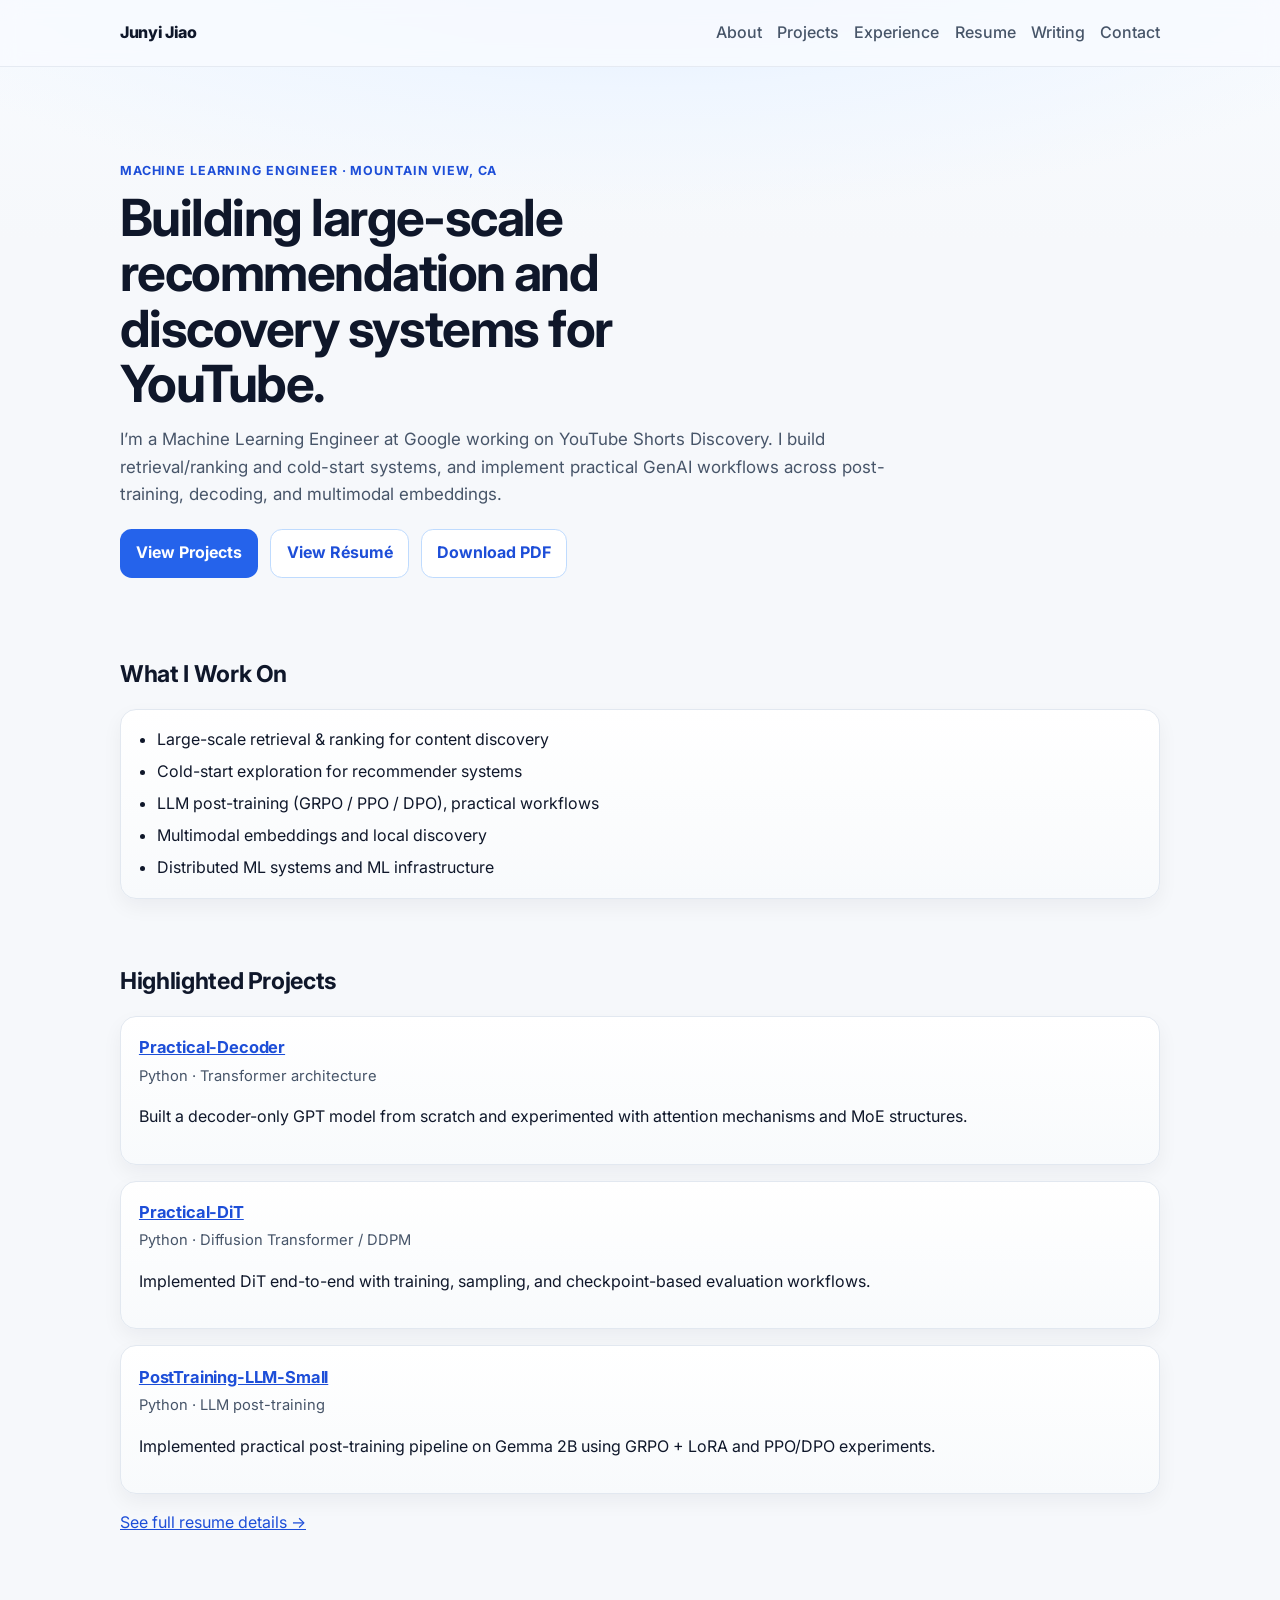
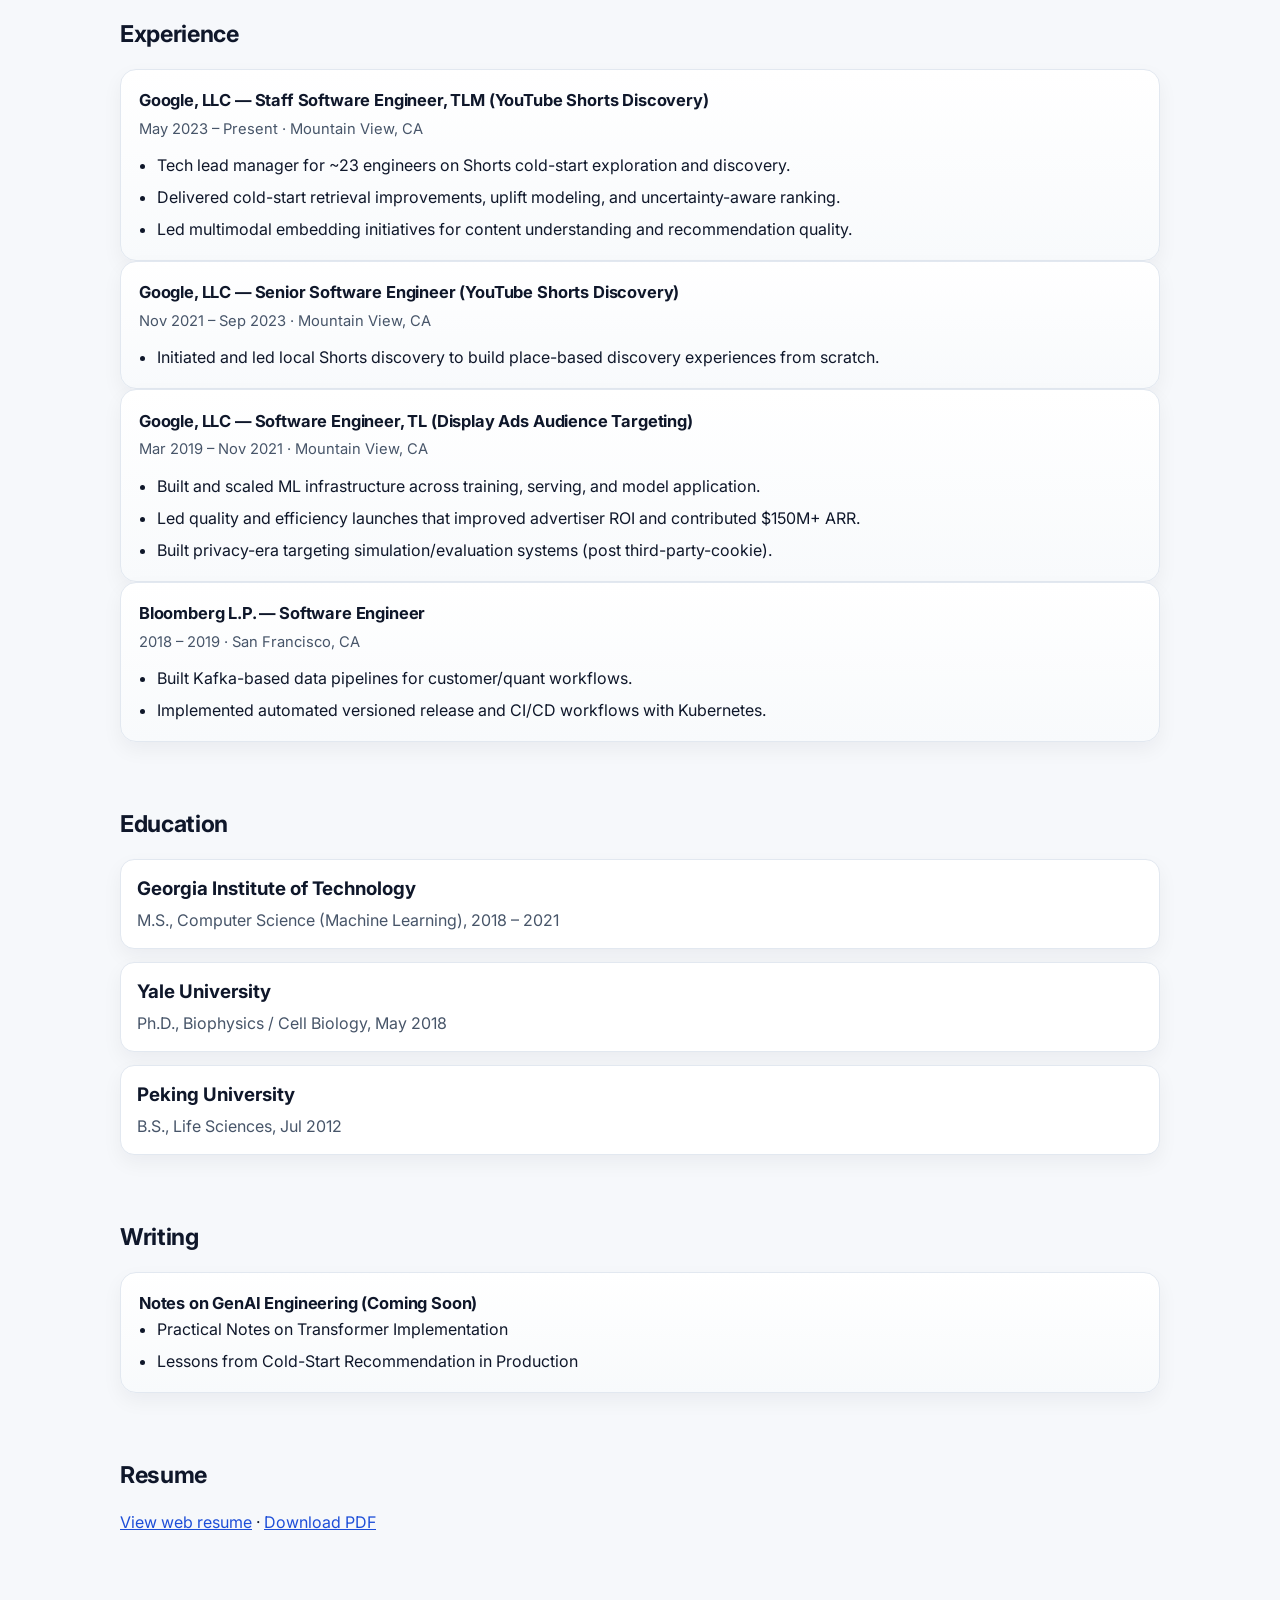
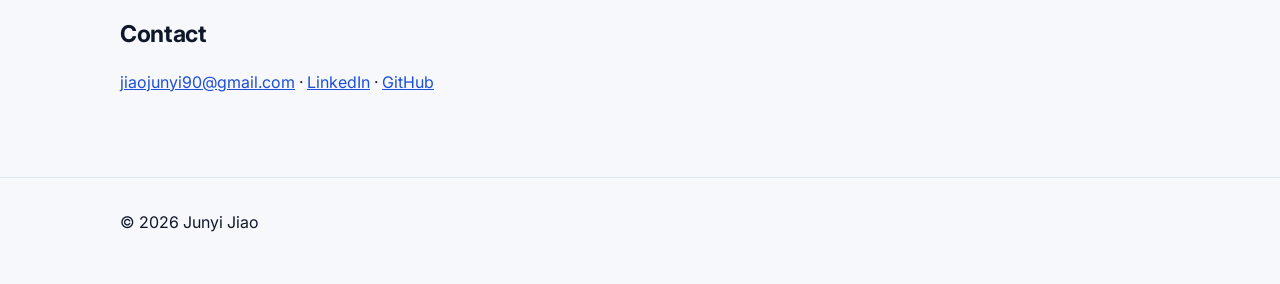
==== index.html @ 77be951b "feat(site): restructure homepage into portfolio-style sections and anchor nav" ====
<!doctype html>
<html lang="en">
  <head>
    <meta charset="UTF-8" />
    <meta name="viewport" content="width=device-width, initial-scale=1.0" />
    <title>Junyi Jiao — Machine Learning Engineer</title>
    <meta
      name="description"
      content="Junyi Jiao is a Machine Learning Engineer at Google, focused on large-scale recommendation, retrieval/ranking, and GenAI systems."
    />
    <link rel="preconnect" href="https://fonts.googleapis.com" />
    <link rel="preconnect" href="https://fonts.gstatic.com" crossorigin />
    <link
      href="https://fonts.googleapis.com/css2?family=Inter:wght@400;500;600;700;800&display=swap"
      rel="stylesheet"
    />
    <link rel="stylesheet" href="./styles.css" />
  </head>
  <body>
    <header class="site-header">
      <div class="container nav">
        <a class="brand" href="#about">Junyi Jiao</a>
        <nav>
          <a href="#about">About</a>
          <a href="#projects">Projects</a>
          <a href="#experience">Experience</a>
          <a href="#resume">Resume</a>
          <a href="#writing">Writing</a>
          <a href="#contact">Contact</a>
        </nav>
      </div>
    </header>

    <main>
      <section class="hero container" id="about">
        <p class="eyebrow">Machine Learning Engineer · Mountain View, CA</p>
        <h1>Building large-scale recommendation and discovery systems for YouTube.</h1>
        <p class="lead">
          I’m a Machine Learning Engineer at Google working on YouTube Shorts Discovery.
          I build retrieval/ranking and cold-start systems, and implement practical GenAI
          workflows across post-training, decoding, and multimodal embeddings.
        </p>
        <div class="hero-actions">
          <a class="btn" href="#projects">View Projects</a>
          <a class="btn btn-outline" href="./resume/">View Résumé</a>
          <a class="btn btn-outline" href="./assets/resume/Junyi_Jiao_Resume.pdf">Download PDF</a>
        </div>
      </section>

      <section class="container section" id="focus">
        <h2>What I Work On</h2>
        <div class="cards">
          <article class="card">
            <ul>
              <li>Large-scale retrieval & ranking for content discovery</li>
              <li>Cold-start exploration for recommender systems</li>
              <li>LLM post-training (GRPO / PPO / DPO), practical workflows</li>
              <li>Multimodal embeddings and local discovery</li>
              <li>Distributed ML systems and ML infrastructure</li>
            </ul>
          </article>
        </div>
      </section>

      <section class="container section" id="projects">
        <h2>Highlighted Projects</h2>
        <div class="cards project-grid">
          <article class="card">
            <h3><a href="https://github.com/JunyiJ/Practical-Decoder" target="_blank" rel="noopener noreferrer">Practical-Decoder</a></h3>
            <p class="meta">Python · Transformer architecture</p>
            <p>Built a decoder-only GPT model from scratch and experimented with attention mechanisms and MoE structures.</p>
          </article>
          <article class="card">
            <h3><a href="https://github.com/JunyiJ/Practical-DiT" target="_blank" rel="noopener noreferrer">Practical-DiT</a></h3>
            <p class="meta">Python · Diffusion Transformer / DDPM</p>
            <p>Implemented DiT end-to-end with training, sampling, and checkpoint-based evaluation workflows.</p>
          </article>
          <article class="card">
            <h3><a href="https://github.com/JunyiJ/PostTraining-LLM-Small" target="_blank" rel="noopener noreferrer">PostTraining-LLM-Small</a></h3>
            <p class="meta">Python · LLM post-training</p>
            <p>Implemented practical post-training pipeline on Gemma 2B using GRPO + LoRA and PPO/DPO experiments.</p>
          </article>
        </div>
        <p><a href="./resume/">See full resume details →</a></p>
      </section>

      <section class="container section" id="experience">
        <h2>Experience</h2>
        <div class="timeline">
          <article class="card timeline-item">
            <h3>Google, LLC — Staff Software Engineer, TLM (YouTube Shorts Discovery)</h3>
            <p class="meta">May 2023 – Present · Mountain View, CA</p>
            <ul>
              <li>Tech lead manager for ~23 engineers on Shorts cold-start exploration and discovery.</li>
              <li>Delivered cold-start retrieval improvements, uplift modeling, and uncertainty-aware ranking.</li>
              <li>Led multimodal embedding initiatives for content understanding and recommendation quality.</li>
            </ul>
          </article>
          <article class="card timeline-item">
            <h3>Google, LLC — Senior Software Engineer (YouTube Shorts Discovery)</h3>
            <p class="meta">Nov 2021 – Sep 2023 · Mountain View, CA</p>
            <ul>
              <li>Initiated and led local Shorts discovery to build place-based discovery experiences from scratch.</li>
            </ul>
          </article>
          <article class="card timeline-item">
            <h3>Google, LLC — Software Engineer, TL (Display Ads Audience Targeting)</h3>
            <p class="meta">Mar 2019 – Nov 2021 · Mountain View, CA</p>
            <ul>
              <li>Built and scaled ML infrastructure across training, serving, and model application.</li>
              <li>Led quality and efficiency launches that improved advertiser ROI and contributed $150M+ ARR.</li>
              <li>Built privacy-era targeting simulation/evaluation systems (post third-party-cookie).</li>
            </ul>
          </article>
          <article class="card timeline-item">
            <h3>Bloomberg L.P. — Software Engineer</h3>
            <p class="meta">2018 – 2019 · San Francisco, CA</p>
            <ul>
              <li>Built Kafka-based data pipelines for customer/quant workflows.</li>
              <li>Implemented automated versioned release and CI/CD workflows with Kubernetes.</li>
            </ul>
          </article>
        </div>
      </section>

      <section class="container section" id="education">
        <h2>Education</h2>
        <div class="edu-list">
          <div><h3>Georgia Institute of Technology</h3><p>M.S., Computer Science (Machine Learning), 2018 – 2021</p></div>
          <div><h3>Yale University</h3><p>Ph.D., Biophysics / Cell Biology, May 2018</p></div>
          <div><h3>Peking University</h3><p>B.S., Life Sciences, Jul 2012</p></div>
        </div>
      </section>

      <section class="container section" id="writing">
        <h2>Writing</h2>
        <div class="cards">
          <article class="card">
            <h3>Notes on GenAI Engineering (Coming Soon)</h3>
            <ul>
              <li>Practical Notes on Transformer Implementation</li>
              <li>Lessons from Cold-Start Recommendation in Production</li>
            </ul>
          </article>
        </div>
      </section>

      <section class="container section" id="resume">
        <h2>Resume</h2>
        <p>
          <a href="./resume/">View web resume</a> ·
          <a href="./assets/resume/Junyi_Jiao_Resume.pdf">Download PDF</a>
        </p>
      </section>

      <section class="container section" id="contact">
        <h2>Contact</h2>
        <p>
          <a href="mailto:jiaojunyi90@gmail.com">jiaojunyi90@gmail.com</a> ·
          <a href="https://www.linkedin.com/in/junyi-jiao-7969962a/" target="_blank" rel="noopener noreferrer">LinkedIn</a> ·
          <a href="https://github.com/JunyiJ" target="_blank" rel="noopener noreferrer">GitHub</a>
        </p>
      </section>
    </main>

    <footer class="site-footer">
      <div class="container">
        <p>© <span id="year"></span> Junyi Jiao</p>
      </div>
    </footer>

    <script>
      document.getElementById('year').textContent = new Date().getFullYear();
    </script>
  </body>
</html>
---- styles.css ----
:root {
  --bg: #f6f8fb;
  --surface: #ffffff;
  --surface-soft: #f8fafc;
  --text: #0f172a;
  --muted: #475569;
  --primary: #2563eb;
  --primary-dark: #1d4ed8;
  --border: #e2e8f0;
  --shadow-sm: 0 8px 20px rgba(15, 23, 42, 0.05);
  --shadow-md: 0 14px 34px rgba(15, 23, 42, 0.08);
}

* { box-sizing: border-box; }
html, body { margin: 0; padding: 0; }
body {
  font-family: Inter, -apple-system, BlinkMacSystemFont, "Segoe UI", Roboto, sans-serif;
  color: var(--text);
  background:
    radial-gradient(1200px 420px at 50% -80px, #dbeafe 0%, #eff6ff 40%, transparent 70%),
    linear-gradient(180deg, #f8fbff 0%, var(--bg) 240px, var(--bg) 100%);
  line-height: 1.62;
}

.container {
  width: min(1040px, 92vw);
  margin: 0 auto;
}

.site-header {
  position: sticky;
  top: 0;
  backdrop-filter: blur(10px);
  background: color-mix(in srgb, #f8fbff 84%, transparent);
  border-bottom: 1px solid #e5eaf2;
  z-index: 30;
}

.nav {
  display: flex;
  align-items: center;
  justify-content: space-between;
  min-height: 66px;
  gap: 1rem;
}

.brand {
  color: var(--text);
  font-weight: 800;
  letter-spacing: -0.02em;
  text-decoration: none;
}

nav {
  display: flex;
  align-items: center;
  gap: .95rem;
  flex-wrap: wrap;
}

nav a {
  color: var(--muted);
  text-decoration: none;
  font-weight: 500;
  transition: color .2s ease;
}

nav a:hover { color: var(--text); }

.hero {
  padding: 90px 0 46px;
}

.eyebrow {
  display: inline-flex;
  align-items: center;
  gap: .4rem;
  margin: 0;
  text-transform: uppercase;
  letter-spacing: .07em;
  font-size: .78rem;
  color: var(--primary-dark);
  font-weight: 700;
}

h1 {
  font-size: clamp(2rem, 5vw, 3.2rem);
  line-height: 1.08;
  letter-spacing: -0.03em;
  margin: .45rem 0 .95rem;
  max-width: 18ch;
}

.lead {
  font-size: 1.06rem;
  color: var(--muted);
  max-width: 72ch;
  margin: 0;
}

.chips {
  display: flex;
  flex-wrap: wrap;
  gap: .5rem;
  margin-top: 1rem;
}

.chip {
  font-size: .82rem;
  font-weight: 600;
  color: #1e3a8a;
  background: #eaf2ff;
  border: 1px solid #cfe0ff;
  padding: .3rem .58rem;
  border-radius: 999px;
}

.hero-actions {
  display: flex;
  gap: .75rem;
  flex-wrap: wrap;
  margin-top: 1.25rem;
}

.btn {
  display: inline-block;
  background: var(--primary);
  color: #fff;
  padding: .66rem .95rem;
  border-radius: .74rem;
  text-decoration: none;
  font-weight: 700;
  border: 1px solid transparent;
  transition: transform .18s ease, box-shadow .18s ease, background .18s ease;
}

.btn:hover {
  background: var(--primary-dark);
  transform: translateY(-1px);
  box-shadow: 0 10px 24px rgba(37, 99, 235, 0.24);
}

.btn-outline {
  background: #fff;
  color: var(--primary-dark);
  border-color: #bfdbfe;
}

.btn-outline:hover {
  background: #eff6ff;
  box-shadow: 0 8px 18px rgba(30, 64, 175, 0.13);
}

.btn-small { padding: .42rem .78rem; border-radius: .65rem; }

.section { padding: 32px 0; }
.section h2 {
  margin: 0 0 .95rem;
  font-size: 1.45rem;
  letter-spacing: -0.015em;
}

.cards {
  display: grid;
  gap: 1rem;
}

.card {
  background: linear-gradient(180deg, #ffffff 0%, var(--surface-soft) 100%);
  border: 1px solid var(--border);
  border-radius: 1rem;
  padding: 1.08rem 1.12rem;
  box-shadow: var(--shadow-sm);
  transition: transform .2s ease, box-shadow .2s ease, border-color .2s ease;
}

.card:hover {
  transform: translateY(-2px);
  box-shadow: var(--shadow-md);
  border-color: #d4deec;
}

.card h3 {
  margin: 0;
  font-size: 1.03rem;
  letter-spacing: -0.01em;
}

.meta {
  margin: .24rem 0 .72rem;
  color: var(--muted);
  font-size: .92rem;
}

ul { padding-left: 1.15rem; margin: 0; }
li + li { margin-top: .38rem; }

.edu-list {
  display: grid;
  gap: .78rem;
}

.edu-list > div {
  background: var(--surface);
  border: 1px solid var(--border);
  border-radius: .88rem;
  padding: .88rem 1rem;
  box-shadow: var(--shadow-sm);
}

.edu-list h3 { margin: 0 0 .25rem; }
.edu-list p { margin: 0; color: var(--muted); }

a { color: var(--primary-dark); }
a:hover { color: var(--primary); }

.site-footer {
  border-top: 1px solid var(--border);
  margin-top: 2.1rem;
  padding: 1rem 0 2rem;
}

.site-footer .container {
  display: flex;
  justify-content: space-between;
  gap: 1rem;
  flex-wrap: wrap;
}

@media (max-width: 860px) {
  .hero { padding-top: 66px; }
  h1 { max-width: 22ch; }
}

@media (max-width: 760px) {
  nav { gap: .68rem; }
  .container { width: min(960px, 94vw); }
  .section { padding: 26px 0; }
  .card { padding: 1rem; }
}
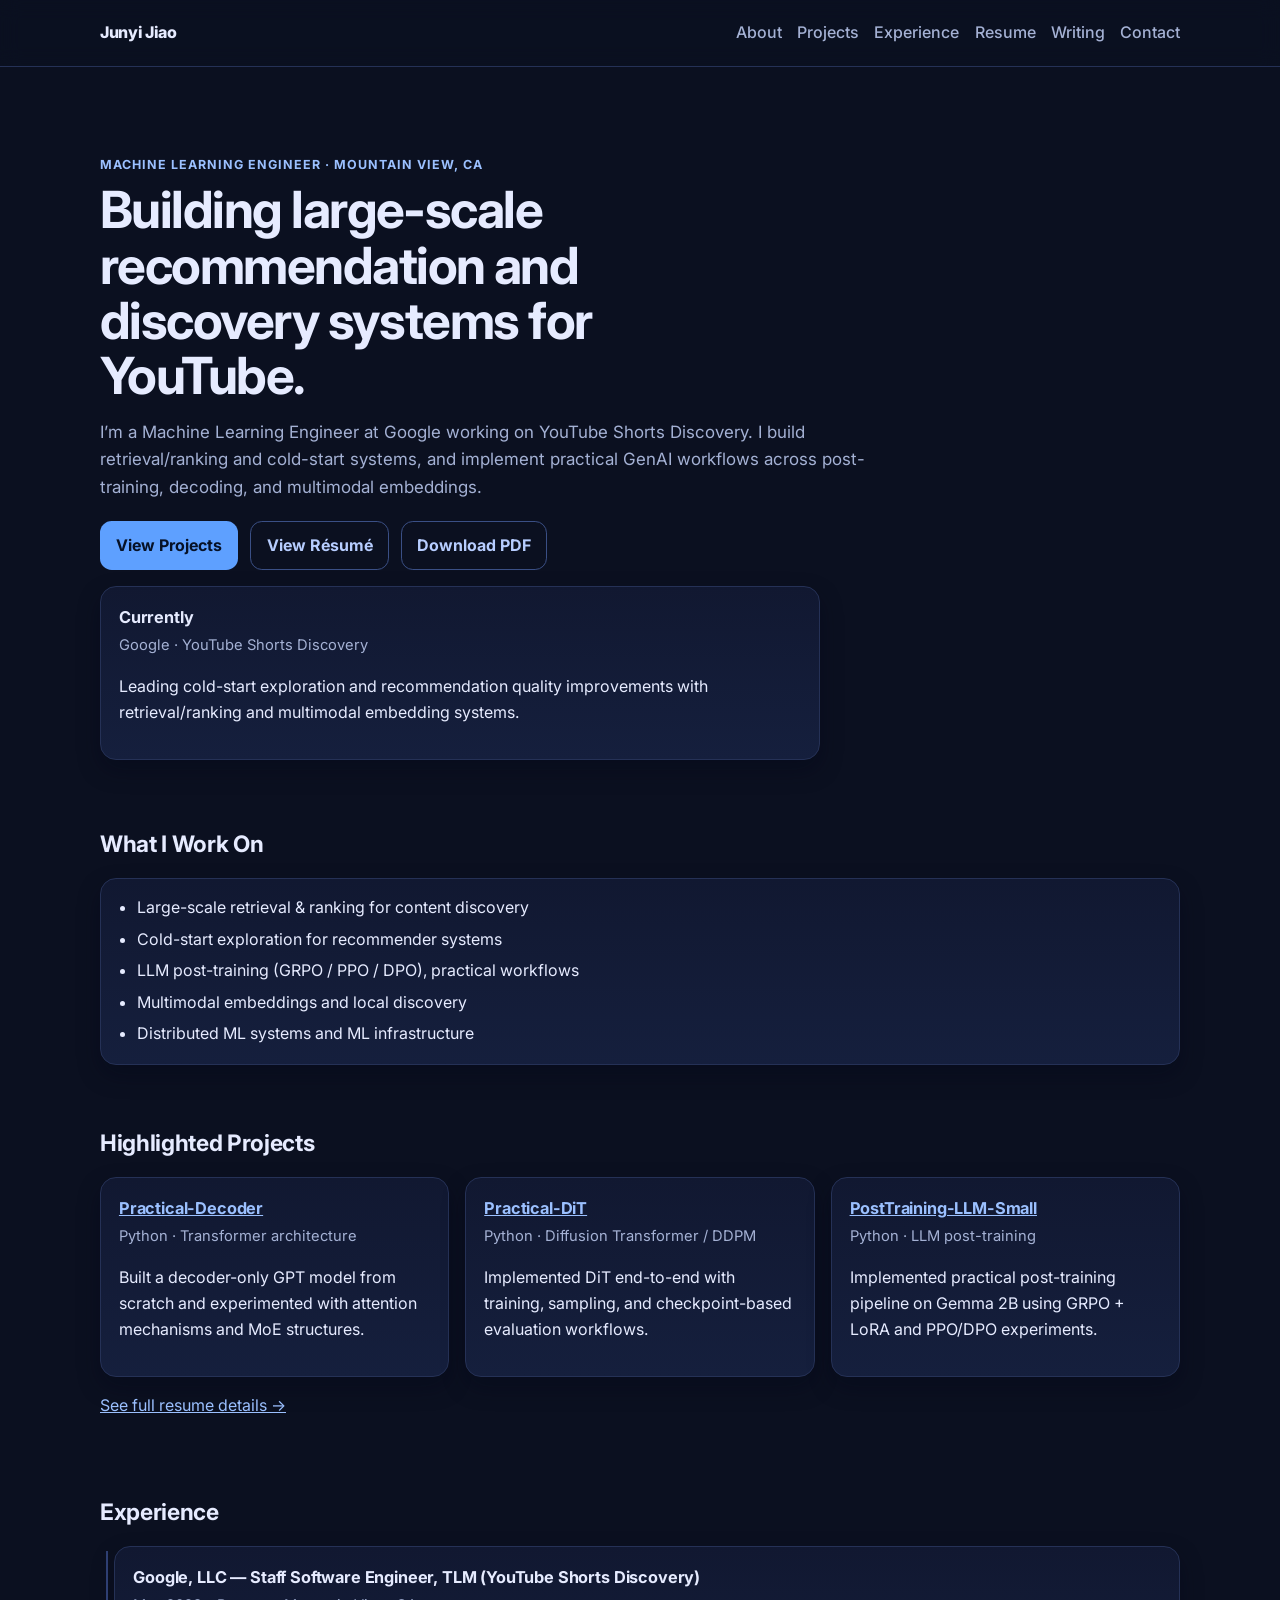
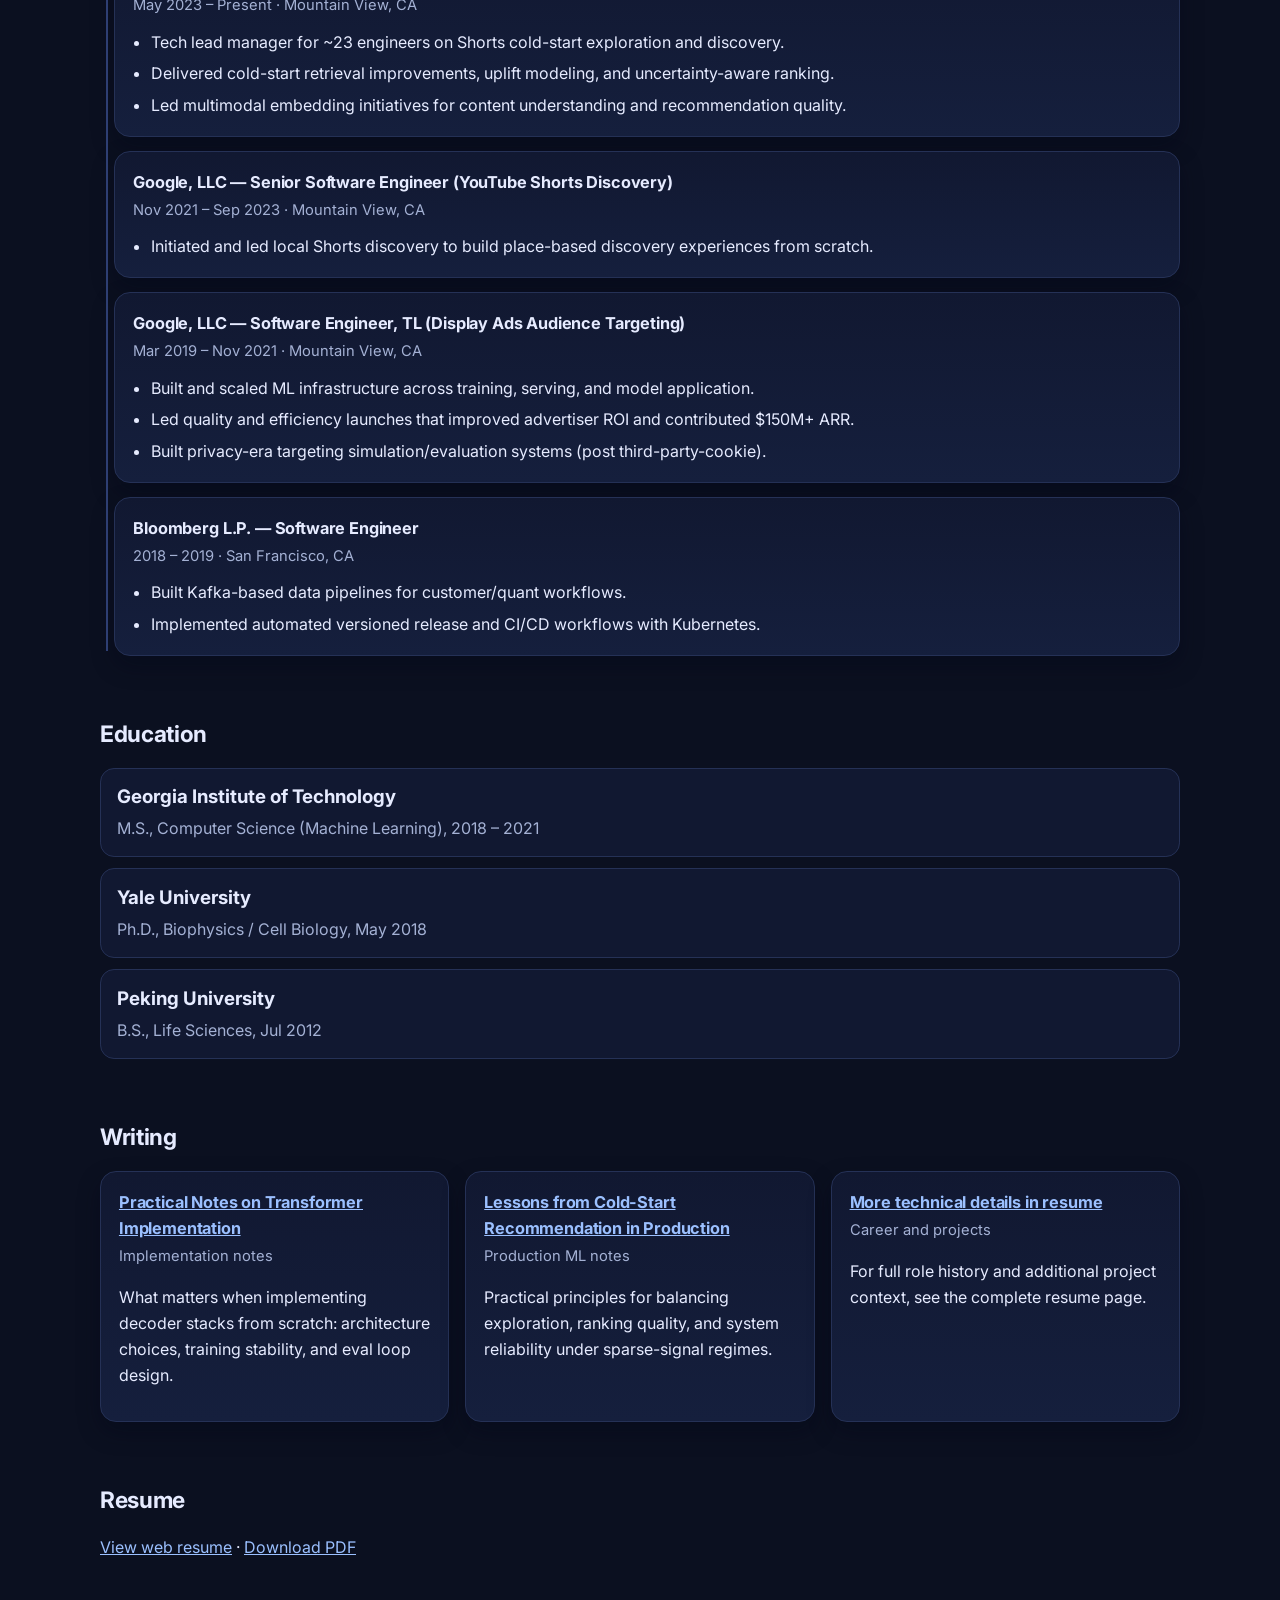
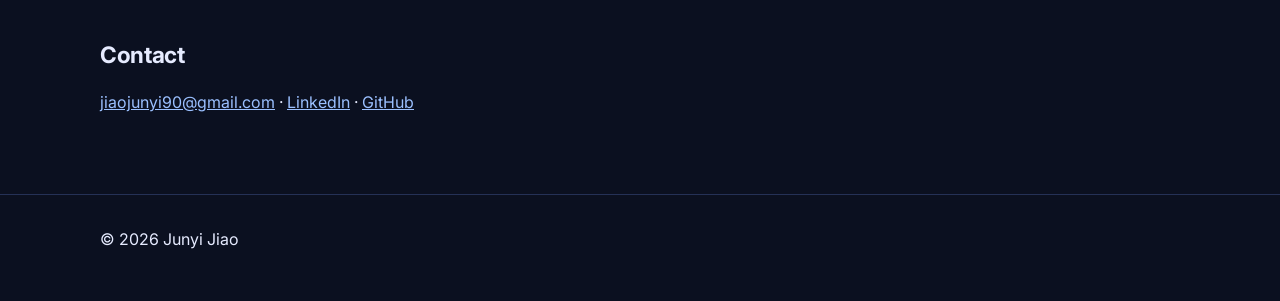
==== commit eb361d89: "feat(site): polish content narrative and add starter writing pages" ====
--- a/index.html
+++ b/index.html
@@ -44,6 +44,13 @@
           <a class="btn" href="#projects">View Projects</a>
           <a class="btn btn-outline" href="./resume/">View Résumé</a>
           <a class="btn btn-outline" href="./assets/resume/Junyi_Jiao_Resume.pdf">Download PDF</a>
+        </div>
+        <div class="cards" style="margin-top:1rem;max-width:720px;">
+          <article class="card">
+            <h3>Currently</h3>
+            <p class="meta">Google · YouTube Shorts Discovery</p>
+            <p>Leading cold-start exploration and recommendation quality improvements with retrieval/ranking and multimodal embedding systems.</p>
+          </article>
         </div>
       </section>
 
@@ -134,13 +141,21 @@
 
       <section class="container section" id="writing">
         <h2>Writing</h2>
-        <div class="cards">
+        <div class="cards project-grid">
           <article class="card">
-            <h3>Notes on GenAI Engineering (Coming Soon)</h3>
-            <ul>
-              <li>Practical Notes on Transformer Implementation</li>
-              <li>Lessons from Cold-Start Recommendation in Production</li>
-            </ul>
+            <h3><a href="./writing/practical-notes-transformer.html">Practical Notes on Transformer Implementation</a></h3>
+            <p class="meta">Implementation notes</p>
+            <p>What matters when implementing decoder stacks from scratch: architecture choices, training stability, and eval loop design.</p>
+          </article>
+          <article class="card">
+            <h3><a href="./writing/cold-start-recsys-lessons.html">Lessons from Cold-Start Recommendation in Production</a></h3>
+            <p class="meta">Production ML notes</p>
+            <p>Practical principles for balancing exploration, ranking quality, and system reliability under sparse-signal regimes.</p>
+          </article>
+          <article class="card">
+            <h3><a href="./resume/">More technical details in resume</a></h3>
+            <p class="meta">Career and projects</p>
+            <p>For full role history and additional project context, see the complete resume page.</p>
           </article>
         </div>
       </section>
--- a/styles.css
+++ b/styles.css
@@ -1,14 +1,14 @@
 :root {
-  --bg: #f6f8fb;
-  --surface: #ffffff;
-  --surface-soft: #f8fafc;
-  --text: #0f172a;
-  --muted: #475569;
-  --primary: #2563eb;
-  --primary-dark: #1d4ed8;
-  --border: #e2e8f0;
-  --shadow-sm: 0 8px 20px rgba(15, 23, 42, 0.05);
-  --shadow-md: 0 14px 34px rgba(15, 23, 42, 0.08);
+  --bg: #0b1020;
+  --surface: #111831;
+  --surface-soft: #151f3d;
+  --text: #e6ebff;
+  --muted: #a4b1d4;
+  --primary: #5ea0ff;
+  --primary-dark: #3b82f6;
+  --border: #253156;
+  --shadow-sm: 0 10px 22px rgba(2, 6, 23, 0.35);
+  --shadow-md: 0 18px 42px rgba(2, 6, 23, 0.48);
 }
 
 * { box-sizing: border-box; }
@@ -17,13 +17,14 @@
   font-family: Inter, -apple-system, BlinkMacSystemFont, "Segoe UI", Roboto, sans-serif;
   color: var(--text);
   background:
-    radial-gradient(1200px 420px at 50% -80px, #dbeafe 0%, #eff6ff 40%, transparent 70%),
-    linear-gradient(180deg, #f8fbff 0%, var(--bg) 240px, var(--bg) 100%);
+    radial-gradient(1200px 460px at 20% -10%, #1d2c60 0%, transparent 58%),
+    radial-gradient(900px 360px at 90% -15%, #18264e 0%, transparent 58%),
+    var(--bg);
   line-height: 1.62;
 }
 
 .container {
-  width: min(1040px, 92vw);
+  width: min(1080px, 92vw);
   margin: 0 auto;
 }
 
@@ -31,8 +32,8 @@
   position: sticky;
   top: 0;
   backdrop-filter: blur(10px);
-  background: color-mix(in srgb, #f8fbff 84%, transparent);
-  border-bottom: 1px solid #e5eaf2;
+  background: color-mix(in srgb, #0b1020 88%, transparent);
+  border-bottom: 1px solid var(--border);
   z-index: 30;
 }
 
@@ -67,19 +68,14 @@
 
 nav a:hover { color: var(--text); }
 
-.hero {
-  padding: 90px 0 46px;
-}
+.hero { padding: 88px 0 36px; }
 
 .eyebrow {
-  display: inline-flex;
-  align-items: center;
-  gap: .4rem;
   margin: 0;
   text-transform: uppercase;
-  letter-spacing: .07em;
+  letter-spacing: .08em;
   font-size: .78rem;
-  color: var(--primary-dark);
+  color: #9bc0ff;
   font-weight: 700;
 }
 
@@ -88,31 +84,14 @@
   line-height: 1.08;
   letter-spacing: -0.03em;
   margin: .45rem 0 .95rem;
-  max-width: 18ch;
+  max-width: 20ch;
 }
 
 .lead {
   font-size: 1.06rem;
   color: var(--muted);
-  max-width: 72ch;
+  max-width: 74ch;
   margin: 0;
-}
-
-.chips {
-  display: flex;
-  flex-wrap: wrap;
-  gap: .5rem;
-  margin-top: 1rem;
-}
-
-.chip {
-  font-size: .82rem;
-  font-weight: 600;
-  color: #1e3a8a;
-  background: #eaf2ff;
-  border: 1px solid #cfe0ff;
-  padding: .3rem .58rem;
-  border-radius: 999px;
 }
 
 .hero-actions {
@@ -125,7 +104,7 @@
 .btn {
   display: inline-block;
   background: var(--primary);
-  color: #fff;
+  color: #061126;
   padding: .66rem .95rem;
   border-radius: .74rem;
   text-decoration: none;
@@ -135,28 +114,28 @@
 }
 
 .btn:hover {
-  background: var(--primary-dark);
+  background: #7ab3ff;
   transform: translateY(-1px);
-  box-shadow: 0 10px 24px rgba(37, 99, 235, 0.24);
+  box-shadow: 0 12px 22px rgba(59, 130, 246, 0.3);
 }
 
 .btn-outline {
-  background: #fff;
-  color: var(--primary-dark);
-  border-color: #bfdbfe;
+  background: transparent;
+  color: #b7cdff;
+  border-color: #3a4f85;
 }
 
 .btn-outline:hover {
-  background: #eff6ff;
-  box-shadow: 0 8px 18px rgba(30, 64, 175, 0.13);
+  background: #16254a;
+  color: #d3e2ff;
 }
 
 .btn-small { padding: .42rem .78rem; border-radius: .65rem; }
 
-.section { padding: 32px 0; }
+.section { padding: 30px 0; }
 .section h2 {
   margin: 0 0 .95rem;
-  font-size: 1.45rem;
+  font-size: 1.42rem;
   letter-spacing: -0.015em;
 }
 
@@ -165,11 +144,15 @@
   gap: 1rem;
 }
 
+.project-grid {
+  grid-template-columns: repeat(3, minmax(0, 1fr));
+}
+
 .card {
-  background: linear-gradient(180deg, #ffffff 0%, var(--surface-soft) 100%);
+  background: linear-gradient(180deg, var(--surface) 0%, var(--surface-soft) 100%);
   border: 1px solid var(--border);
   border-radius: 1rem;
-  padding: 1.08rem 1.12rem;
+  padding: 1.05rem 1.12rem;
   box-shadow: var(--shadow-sm);
   transition: transform .2s ease, box-shadow .2s ease, border-color .2s ease;
 }
@@ -177,12 +160,12 @@
 .card:hover {
   transform: translateY(-2px);
   box-shadow: var(--shadow-md);
-  border-color: #d4deec;
+  border-color: #38508f;
 }
 
 .card h3 {
   margin: 0;
-  font-size: 1.03rem;
+  font-size: 1.02rem;
   letter-spacing: -0.01em;
 }
 
@@ -192,31 +175,50 @@
   font-size: .92rem;
 }
 
-ul { padding-left: 1.15rem; margin: 0; }
-li + li { margin-top: .38rem; }
+ul { padding-left: 1.1rem; margin: 0; }
+li + li { margin-top: .35rem; }
+
+.timeline {
+  display: grid;
+  gap: .9rem;
+  position: relative;
+}
+
+.timeline::before {
+  content: "";
+  position: absolute;
+  left: .4rem;
+  top: .3rem;
+  bottom: .3rem;
+  width: 2px;
+  background: #2e3f73;
+}
+
+.timeline-item {
+  margin-left: .9rem;
+}
 
 .edu-list {
   display: grid;
-  gap: .78rem;
+  gap: .72rem;
 }
 
 .edu-list > div {
   background: var(--surface);
   border: 1px solid var(--border);
   border-radius: .88rem;
-  padding: .88rem 1rem;
-  box-shadow: var(--shadow-sm);
+  padding: .85rem 1rem;
 }
 
 .edu-list h3 { margin: 0 0 .25rem; }
 .edu-list p { margin: 0; color: var(--muted); }
 
-a { color: var(--primary-dark); }
-a:hover { color: var(--primary); }
+a { color: #9bc0ff; }
+a:hover { color: #bfdbfe; }
 
 .site-footer {
   border-top: 1px solid var(--border);
-  margin-top: 2.1rem;
+  margin-top: 2rem;
   padding: 1rem 0 2rem;
 }
 
@@ -227,14 +229,15 @@
   flex-wrap: wrap;
 }
 
-@media (max-width: 860px) {
-  .hero { padding-top: 66px; }
-  h1 { max-width: 22ch; }
+@media (max-width: 980px) {
+  .project-grid { grid-template-columns: 1fr 1fr; }
 }
 
 @media (max-width: 760px) {
   nav { gap: .68rem; }
-  .container { width: min(960px, 94vw); }
-  .section { padding: 26px 0; }
-  .card { padding: 1rem; }
-}
+  .container { width: min(980px, 94vw); }
+  .project-grid { grid-template-columns: 1fr; }
+  .timeline::before { display: none; }
+  .timeline-item { margin-left: 0; }
+  .hero { padding-top: 64px; }
+}
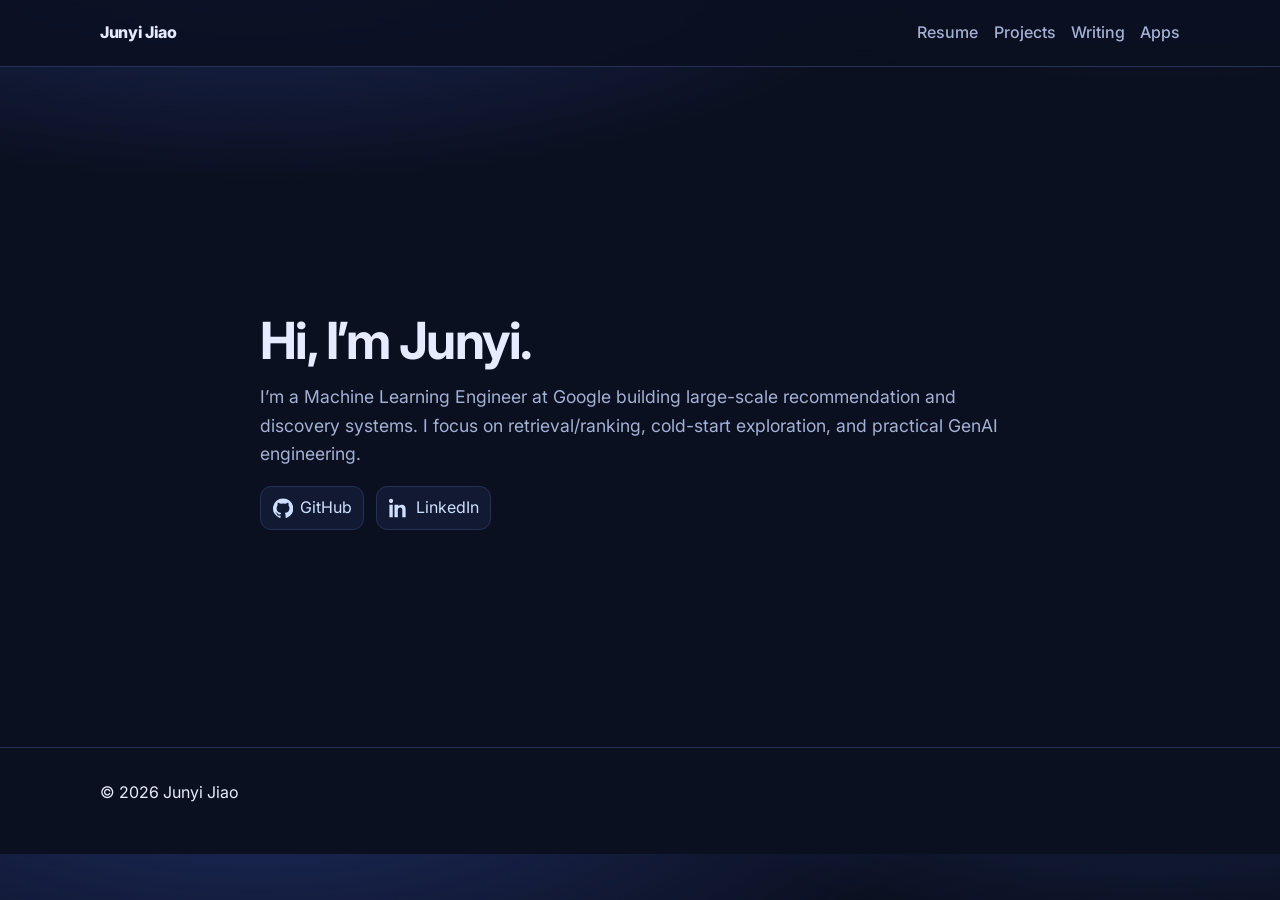
==== commit cd7e283a: "feat(site): simplify homepage and move content to projects/writing/apps subpages" ====
--- a/index.html
+++ b/index.html
@@ -3,178 +3,44 @@
   <head>
     <meta charset="UTF-8" />
     <meta name="viewport" content="width=device-width, initial-scale=1.0" />
-    <title>Junyi Jiao — Machine Learning Engineer</title>
-    <meta
-      name="description"
-      content="Junyi Jiao is a Machine Learning Engineer at Google, focused on large-scale recommendation, retrieval/ranking, and GenAI systems."
-    />
+    <title>Junyi Jiao — Home</title>
+    <meta name="description" content="Junyi Jiao — Machine Learning Engineer at Google." />
     <link rel="preconnect" href="https://fonts.googleapis.com" />
     <link rel="preconnect" href="https://fonts.gstatic.com" crossorigin />
-    <link
-      href="https://fonts.googleapis.com/css2?family=Inter:wght@400;500;600;700;800&display=swap"
-      rel="stylesheet"
-    />
+    <link href="https://fonts.googleapis.com/css2?family=Inter:wght@400;500;600;700;800&display=swap" rel="stylesheet" />
     <link rel="stylesheet" href="./styles.css" />
   </head>
   <body>
     <header class="site-header">
       <div class="container nav">
-        <a class="brand" href="#about">Junyi Jiao</a>
+        <a class="brand" href="./">Junyi Jiao</a>
         <nav>
-          <a href="#about">About</a>
-          <a href="#projects">Projects</a>
-          <a href="#experience">Experience</a>
-          <a href="#resume">Resume</a>
-          <a href="#writing">Writing</a>
-          <a href="#contact">Contact</a>
+          <a href="./resume/">Resume</a>
+          <a href="./projects/">Projects</a>
+          <a href="./writing/">Writing</a>
+          <a href="./apps/">Apps</a>
         </nav>
       </div>
     </header>
 
-    <main>
-      <section class="hero container" id="about">
-        <p class="eyebrow">Machine Learning Engineer · Mountain View, CA</p>
-        <h1>Building large-scale recommendation and discovery systems for YouTube.</h1>
-        <p class="lead">
-          I’m a Machine Learning Engineer at Google working on YouTube Shorts Discovery.
-          I build retrieval/ranking and cold-start systems, and implement practical GenAI
-          workflows across post-training, decoding, and multimodal embeddings.
+    <main class="container section" style="padding-top: 84px; min-height: 72vh; display: grid; place-items: center;">
+      <section style="max-width: 760px; width: 100%;">
+        <h1 style="max-width: 100%;">Hi, I’m Junyi.</h1>
+        <p class="lead" style="font-size:1.1rem;">
+          I’m a Machine Learning Engineer at Google building large-scale recommendation and discovery systems.
+          I focus on retrieval/ranking, cold-start exploration, and practical GenAI engineering.
         </p>
-        <div class="hero-actions">
-          <a class="btn" href="#projects">View Projects</a>
-          <a class="btn btn-outline" href="./resume/">View Résumé</a>
-          <a class="btn btn-outline" href="./assets/resume/Junyi_Jiao_Resume.pdf">Download PDF</a>
+
+        <div class="hero-actions" style="margin-top: 1.1rem;">
+          <a class="icon-link" href="https://github.com/JunyiJ" target="_blank" rel="noopener noreferrer" aria-label="GitHub">
+            <svg viewBox="0 0 24 24" width="20" height="20" aria-hidden="true"><path fill="currentColor" d="M12 .5a12 12 0 0 0-3.79 23.39c.6.1.82-.26.82-.58v-2.1c-3.34.73-4.04-1.42-4.04-1.42-.55-1.37-1.34-1.73-1.34-1.73-1.1-.75.08-.74.08-.74 1.2.09 1.84 1.23 1.84 1.23 1.08 1.85 2.84 1.31 3.53 1 .1-.78.42-1.31.77-1.61-2.67-.3-5.47-1.33-5.47-5.94 0-1.31.47-2.37 1.24-3.2-.13-.3-.54-1.51.12-3.14 0 0 1.01-.32 3.3 1.22a11.3 11.3 0 0 1 6 0c2.28-1.54 3.29-1.22 3.29-1.22.66 1.63.25 2.84.13 3.14.77.83 1.24 1.89 1.24 3.2 0 4.62-2.81 5.63-5.49 5.93.43.37.81 1.09.81 2.2v3.26c0 .32.21.69.82.58A12 12 0 0 0 12 .5Z"/></svg>
+            <span>GitHub</span>
+          </a>
+          <a class="icon-link" href="https://www.linkedin.com/in/junyi-jiao-7969962a/" target="_blank" rel="noopener noreferrer" aria-label="LinkedIn">
+            <svg viewBox="0 0 24 24" width="20" height="20" aria-hidden="true"><path fill="currentColor" d="M4.98 3.5C4.98 4.88 3.87 6 2.5 6S0 4.88 0 3.5 1.11 1 2.5 1s2.48 1.12 2.48 2.5ZM.5 8h4V23h-4V8Zm7 0h3.8v2h.05c.53-1 1.84-2.05 3.8-2.05 4.06 0 4.81 2.67 4.81 6.15V23h-4v-7.53c0-1.8-.03-4.12-2.5-4.12-2.5 0-2.88 1.95-2.88 3.98V23h-4V8Z"/></svg>
+            <span>LinkedIn</span>
+          </a>
         </div>
-        <div class="cards" style="margin-top:1rem;max-width:720px;">
-          <article class="card">
-            <h3>Currently</h3>
-            <p class="meta">Google · YouTube Shorts Discovery</p>
-            <p>Leading cold-start exploration and recommendation quality improvements with retrieval/ranking and multimodal embedding systems.</p>
-          </article>
-        </div>
-      </section>
-
-      <section class="container section" id="focus">
-        <h2>What I Work On</h2>
-        <div class="cards">
-          <article class="card">
-            <ul>
-              <li>Large-scale retrieval & ranking for content discovery</li>
-              <li>Cold-start exploration for recommender systems</li>
-              <li>LLM post-training (GRPO / PPO / DPO), practical workflows</li>
-              <li>Multimodal embeddings and local discovery</li>
-              <li>Distributed ML systems and ML infrastructure</li>
-            </ul>
-          </article>
-        </div>
-      </section>
-
-      <section class="container section" id="projects">
-        <h2>Highlighted Projects</h2>
-        <div class="cards project-grid">
-          <article class="card">
-            <h3><a href="https://github.com/JunyiJ/Practical-Decoder" target="_blank" rel="noopener noreferrer">Practical-Decoder</a></h3>
-            <p class="meta">Python · Transformer architecture</p>
-            <p>Built a decoder-only GPT model from scratch and experimented with attention mechanisms and MoE structures.</p>
-          </article>
-          <article class="card">
-            <h3><a href="https://github.com/JunyiJ/Practical-DiT" target="_blank" rel="noopener noreferrer">Practical-DiT</a></h3>
-            <p class="meta">Python · Diffusion Transformer / DDPM</p>
-            <p>Implemented DiT end-to-end with training, sampling, and checkpoint-based evaluation workflows.</p>
-          </article>
-          <article class="card">
-            <h3><a href="https://github.com/JunyiJ/PostTraining-LLM-Small" target="_blank" rel="noopener noreferrer">PostTraining-LLM-Small</a></h3>
-            <p class="meta">Python · LLM post-training</p>
-            <p>Implemented practical post-training pipeline on Gemma 2B using GRPO + LoRA and PPO/DPO experiments.</p>
-          </article>
-        </div>
-        <p><a href="./resume/">See full resume details →</a></p>
-      </section>
-
-      <section class="container section" id="experience">
-        <h2>Experience</h2>
-        <div class="timeline">
-          <article class="card timeline-item">
-            <h3>Google, LLC — Staff Software Engineer, TLM (YouTube Shorts Discovery)</h3>
-            <p class="meta">May 2023 – Present · Mountain View, CA</p>
-            <ul>
-              <li>Tech lead manager for ~23 engineers on Shorts cold-start exploration and discovery.</li>
-              <li>Delivered cold-start retrieval improvements, uplift modeling, and uncertainty-aware ranking.</li>
-              <li>Led multimodal embedding initiatives for content understanding and recommendation quality.</li>
-            </ul>
-          </article>
-          <article class="card timeline-item">
-            <h3>Google, LLC — Senior Software Engineer (YouTube Shorts Discovery)</h3>
-            <p class="meta">Nov 2021 – Sep 2023 · Mountain View, CA</p>
-            <ul>
-              <li>Initiated and led local Shorts discovery to build place-based discovery experiences from scratch.</li>
-            </ul>
-          </article>
-          <article class="card timeline-item">
-            <h3>Google, LLC — Software Engineer, TL (Display Ads Audience Targeting)</h3>
-            <p class="meta">Mar 2019 – Nov 2021 · Mountain View, CA</p>
-            <ul>
-              <li>Built and scaled ML infrastructure across training, serving, and model application.</li>
-              <li>Led quality and efficiency launches that improved advertiser ROI and contributed $150M+ ARR.</li>
-              <li>Built privacy-era targeting simulation/evaluation systems (post third-party-cookie).</li>
-            </ul>
-          </article>
-          <article class="card timeline-item">
-            <h3>Bloomberg L.P. — Software Engineer</h3>
-            <p class="meta">2018 – 2019 · San Francisco, CA</p>
-            <ul>
-              <li>Built Kafka-based data pipelines for customer/quant workflows.</li>
-              <li>Implemented automated versioned release and CI/CD workflows with Kubernetes.</li>
-            </ul>
-          </article>
-        </div>
-      </section>
-
-      <section class="container section" id="education">
-        <h2>Education</h2>
-        <div class="edu-list">
-          <div><h3>Georgia Institute of Technology</h3><p>M.S., Computer Science (Machine Learning), 2018 – 2021</p></div>
-          <div><h3>Yale University</h3><p>Ph.D., Biophysics / Cell Biology, May 2018</p></div>
-          <div><h3>Peking University</h3><p>B.S., Life Sciences, Jul 2012</p></div>
-        </div>
-      </section>
-
-      <section class="container section" id="writing">
-        <h2>Writing</h2>
-        <div class="cards project-grid">
-          <article class="card">
-            <h3><a href="./writing/practical-notes-transformer.html">Practical Notes on Transformer Implementation</a></h3>
-            <p class="meta">Implementation notes</p>
-            <p>What matters when implementing decoder stacks from scratch: architecture choices, training stability, and eval loop design.</p>
-          </article>
-          <article class="card">
-            <h3><a href="./writing/cold-start-recsys-lessons.html">Lessons from Cold-Start Recommendation in Production</a></h3>
-            <p class="meta">Production ML notes</p>
-            <p>Practical principles for balancing exploration, ranking quality, and system reliability under sparse-signal regimes.</p>
-          </article>
-          <article class="card">
-            <h3><a href="./resume/">More technical details in resume</a></h3>
-            <p class="meta">Career and projects</p>
-            <p>For full role history and additional project context, see the complete resume page.</p>
-          </article>
-        </div>
-      </section>
-
-      <section class="container section" id="resume">
-        <h2>Resume</h2>
-        <p>
-          <a href="./resume/">View web resume</a> ·
-          <a href="./assets/resume/Junyi_Jiao_Resume.pdf">Download PDF</a>
-        </p>
-      </section>
-
-      <section class="container section" id="contact">
-        <h2>Contact</h2>
-        <p>
-          <a href="mailto:jiaojunyi90@gmail.com">jiaojunyi90@gmail.com</a> ·
-          <a href="https://www.linkedin.com/in/junyi-jiao-7969962a/" target="_blank" rel="noopener noreferrer">LinkedIn</a> ·
-          <a href="https://github.com/JunyiJ" target="_blank" rel="noopener noreferrer">GitHub</a>
-        </p>
       </section>
     </main>
 
@@ -184,8 +50,6 @@
       </div>
     </footer>
 
-    <script>
-      document.getElementById('year').textContent = new Date().getFullYear();
-    </script>
+    <script>document.getElementById('year').textContent = new Date().getFullYear();</script>
   </body>
 </html>
--- a/styles.css
+++ b/styles.css
@@ -132,6 +132,23 @@
 
 .btn-small { padding: .42rem .78rem; border-radius: .65rem; }
 
+.icon-link {
+  display: inline-flex;
+  align-items: center;
+  gap: .45rem;
+  padding: .5rem .72rem;
+  border: 1px solid var(--border);
+  border-radius: .7rem;
+  color: #cfe0ff;
+  text-decoration: none;
+  background: #121a33;
+}
+
+.icon-link:hover {
+  background: #1a274d;
+  color: #e6efff;
+}
+
 .section { padding: 30px 0; }
 .section h2 {
   margin: 0 0 .95rem;
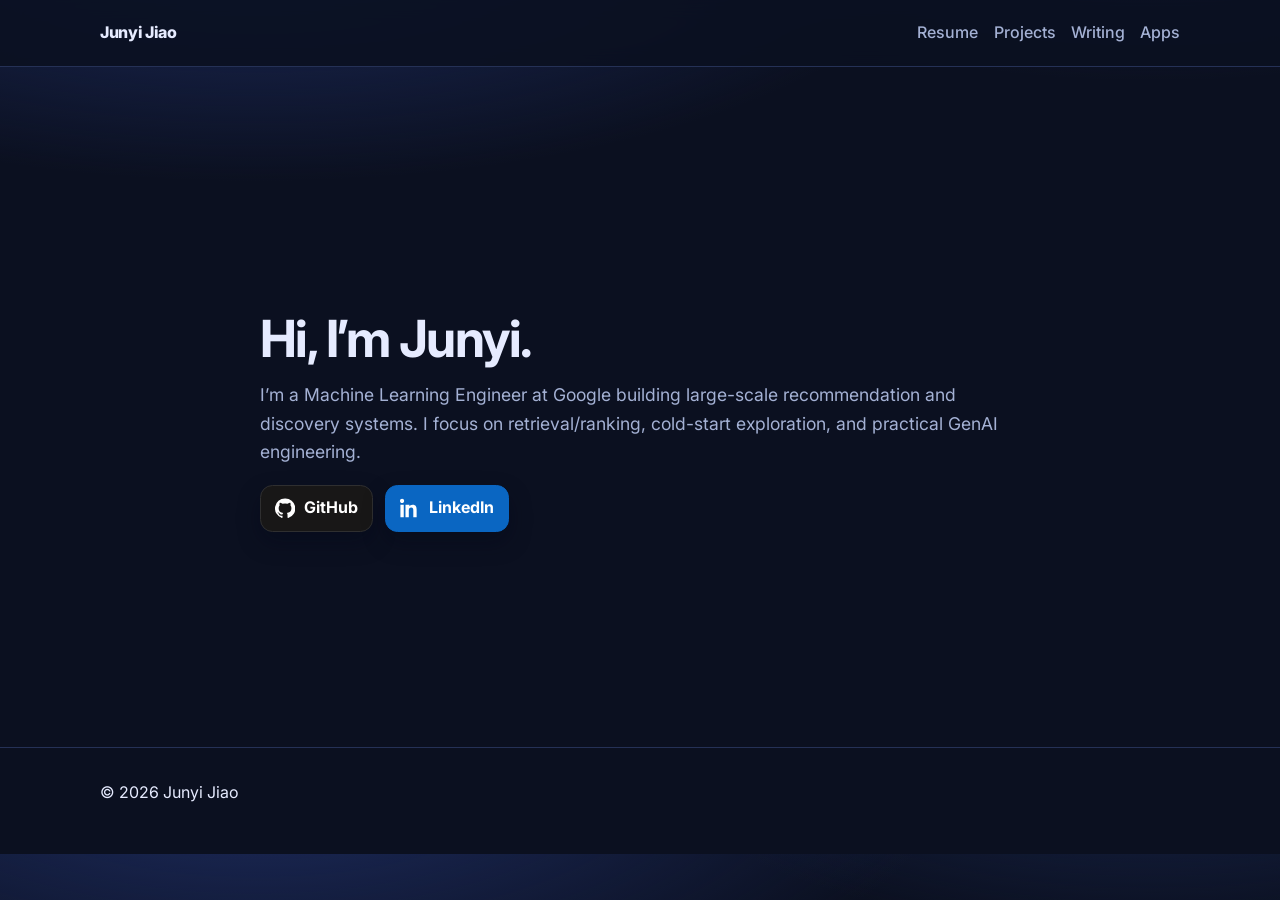
==== commit 290f815c: "style(home): use official GitHub/LinkedIn brand buttons and stronger CTA visibility" ====
--- a/index.html
+++ b/index.html
@@ -32,11 +32,11 @@
         </p>
 
         <div class="hero-actions" style="margin-top: 1.1rem;">
-          <a class="icon-link" href="https://github.com/JunyiJ" target="_blank" rel="noopener noreferrer" aria-label="GitHub">
+          <a class="icon-link icon-github" href="https://github.com/JunyiJ" target="_blank" rel="noopener noreferrer" aria-label="GitHub">
             <svg viewBox="0 0 24 24" width="20" height="20" aria-hidden="true"><path fill="currentColor" d="M12 .5a12 12 0 0 0-3.79 23.39c.6.1.82-.26.82-.58v-2.1c-3.34.73-4.04-1.42-4.04-1.42-.55-1.37-1.34-1.73-1.34-1.73-1.1-.75.08-.74.08-.74 1.2.09 1.84 1.23 1.84 1.23 1.08 1.85 2.84 1.31 3.53 1 .1-.78.42-1.31.77-1.61-2.67-.3-5.47-1.33-5.47-5.94 0-1.31.47-2.37 1.24-3.2-.13-.3-.54-1.51.12-3.14 0 0 1.01-.32 3.3 1.22a11.3 11.3 0 0 1 6 0c2.28-1.54 3.29-1.22 3.29-1.22.66 1.63.25 2.84.13 3.14.77.83 1.24 1.89 1.24 3.2 0 4.62-2.81 5.63-5.49 5.93.43.37.81 1.09.81 2.2v3.26c0 .32.21.69.82.58A12 12 0 0 0 12 .5Z"/></svg>
             <span>GitHub</span>
           </a>
-          <a class="icon-link" href="https://www.linkedin.com/in/junyi-jiao-7969962a/" target="_blank" rel="noopener noreferrer" aria-label="LinkedIn">
+          <a class="icon-link icon-linkedin" href="https://www.linkedin.com/in/junyi-jiao-7969962a/" target="_blank" rel="noopener noreferrer" aria-label="LinkedIn">
             <svg viewBox="0 0 24 24" width="20" height="20" aria-hidden="true"><path fill="currentColor" d="M4.98 3.5C4.98 4.88 3.87 6 2.5 6S0 4.88 0 3.5 1.11 1 2.5 1s2.48 1.12 2.48 2.5ZM.5 8h4V23h-4V8Zm7 0h3.8v2h.05c.53-1 1.84-2.05 3.8-2.05 4.06 0 4.81 2.67 4.81 6.15V23h-4v-7.53c0-1.8-.03-4.12-2.5-4.12-2.5 0-2.88 1.95-2.88 3.98V23h-4V8Z"/></svg>
             <span>LinkedIn</span>
           </a>
--- a/styles.css
+++ b/styles.css
@@ -135,18 +135,33 @@
 .icon-link {
   display: inline-flex;
   align-items: center;
-  gap: .45rem;
-  padding: .5rem .72rem;
-  border: 1px solid var(--border);
-  border-radius: .7rem;
-  color: #cfe0ff;
-  text-decoration: none;
-  background: #121a33;
+  gap: .52rem;
+  padding: .62rem .9rem;
+  border: 1px solid transparent;
+  border-radius: .78rem;
+  color: #ffffff;
+  text-decoration: none;
+  font-weight: 700;
+  box-shadow: 0 10px 22px rgba(2, 6, 23, 0.34);
+  transition: transform .16s ease, box-shadow .16s ease, filter .16s ease;
+}
+
+.icon-link svg { display: block; }
+
+.icon-github {
+  background: #181717;
+  border-color: #2f2f30;
+}
+
+.icon-linkedin {
+  background: #0a66c2;
+  border-color: #0a66c2;
 }
 
 .icon-link:hover {
-  background: #1a274d;
-  color: #e6efff;
+  transform: translateY(-2px);
+  box-shadow: 0 14px 28px rgba(2, 6, 23, 0.42);
+  filter: brightness(1.06);
 }
 
 .section { padding: 30px 0; }
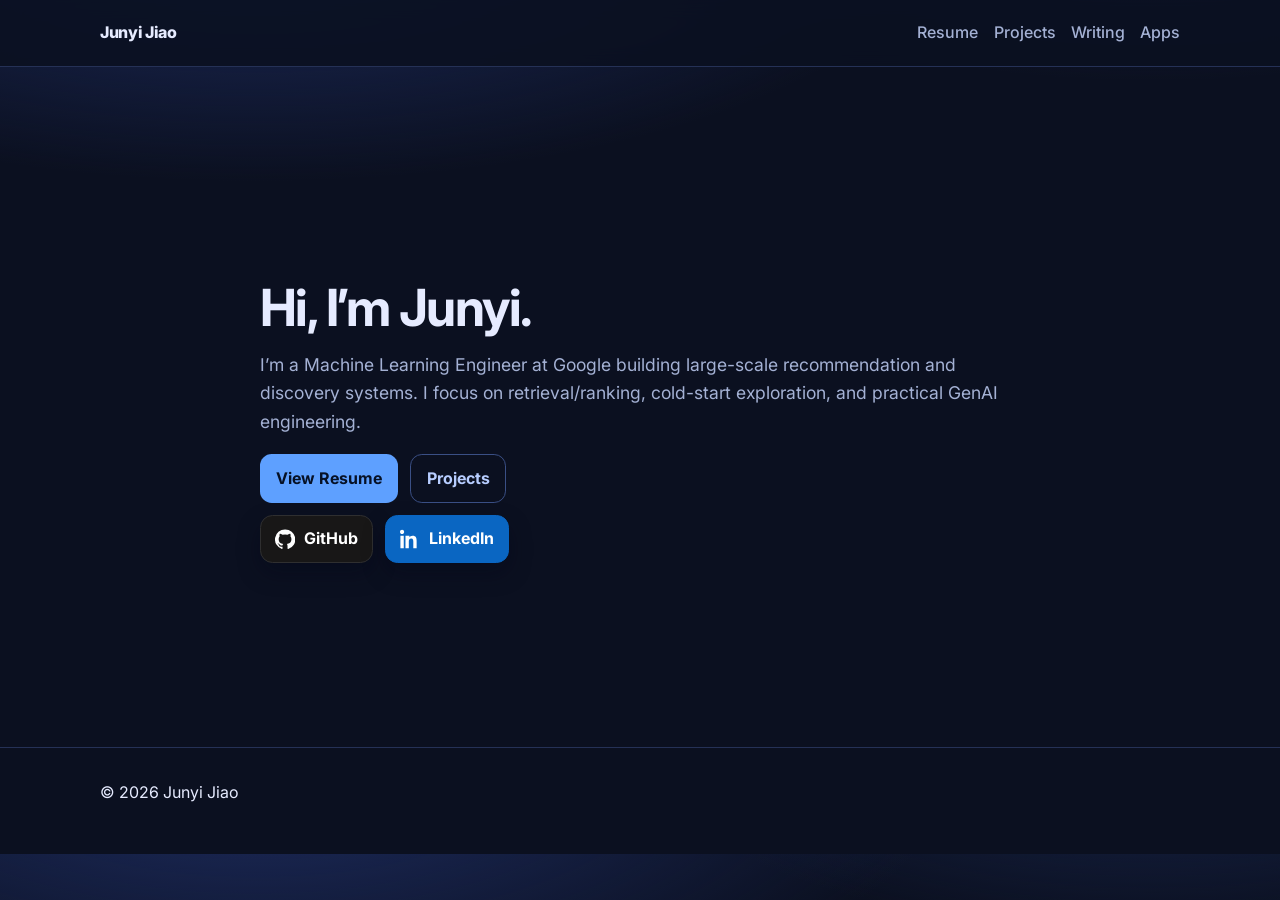
==== commit 97e47d35: "refactor(site): unify nav, improve homepage CTAs, and polish writing/apps layout" ====
--- a/index.html
+++ b/index.html
@@ -32,6 +32,11 @@
         </p>
 
         <div class="hero-actions" style="margin-top: 1.1rem;">
+          <a class="btn" href="./resume/">View Resume</a>
+          <a class="btn btn-outline" href="./projects/">Projects</a>
+        </div>
+
+        <div class="hero-actions" style="margin-top: .75rem;">
           <a class="icon-link icon-github" href="https://github.com/JunyiJ" target="_blank" rel="noopener noreferrer" aria-label="GitHub">
             <svg viewBox="0 0 24 24" width="20" height="20" aria-hidden="true"><path fill="currentColor" d="M12 .5a12 12 0 0 0-3.79 23.39c.6.1.82-.26.82-.58v-2.1c-3.34.73-4.04-1.42-4.04-1.42-.55-1.37-1.34-1.73-1.34-1.73-1.1-.75.08-.74.08-.74 1.2.09 1.84 1.23 1.84 1.23 1.08 1.85 2.84 1.31 3.53 1 .1-.78.42-1.31.77-1.61-2.67-.3-5.47-1.33-5.47-5.94 0-1.31.47-2.37 1.24-3.2-.13-.3-.54-1.51.12-3.14 0 0 1.01-.32 3.3 1.22a11.3 11.3 0 0 1 6 0c2.28-1.54 3.29-1.22 3.29-1.22.66 1.63.25 2.84.13 3.14.77.83 1.24 1.89 1.24 3.2 0 4.62-2.81 5.63-5.49 5.93.43.37.81 1.09.81 2.2v3.26c0 .32.21.69.82.58A12 12 0 0 0 12 .5Z"/></svg>
             <span>GitHub</span>
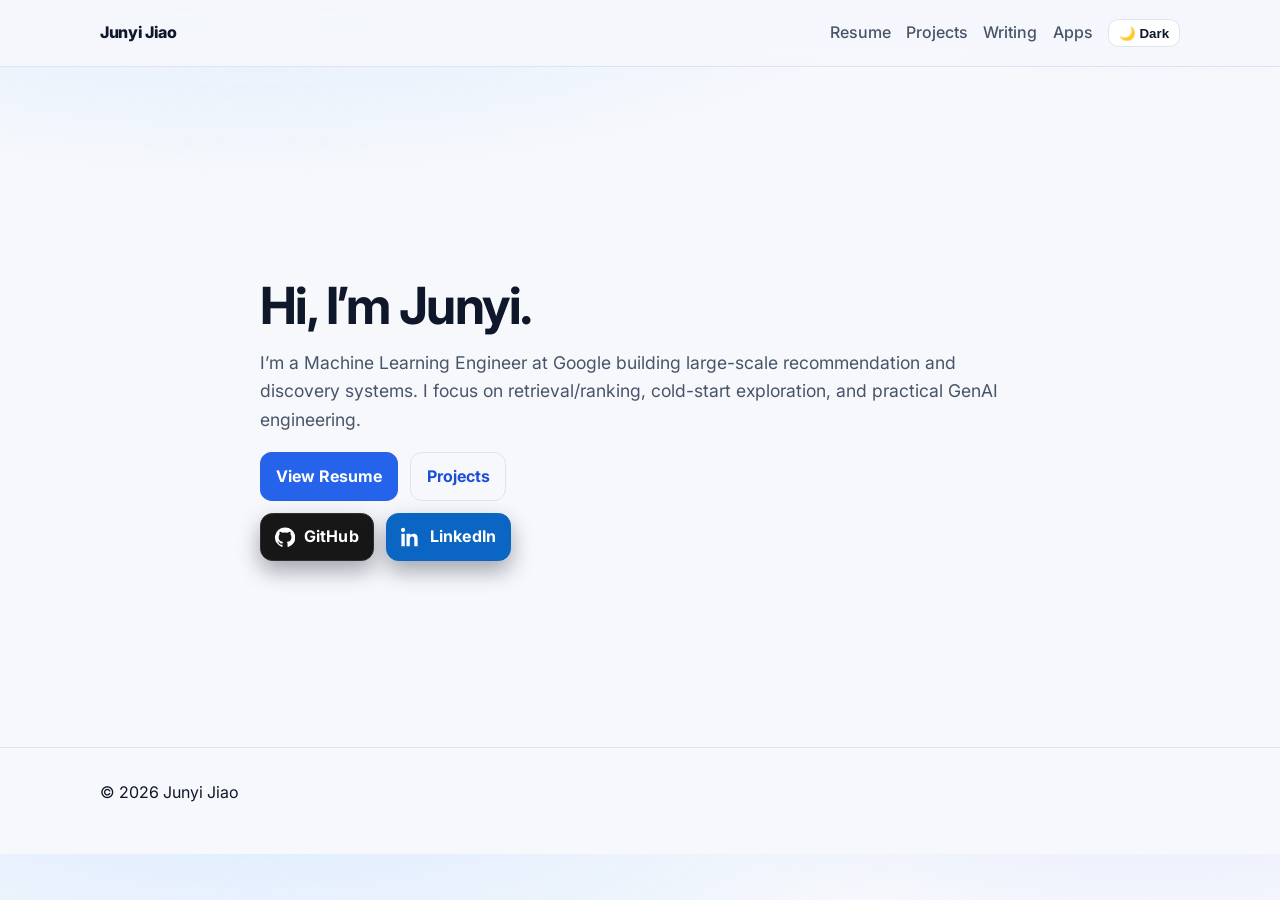
==== commit f057cad0: "feat(theme): switch default to bright mode and add dark-mode toggle across pages" ====
--- a/index.html
+++ b/index.html
@@ -19,7 +19,7 @@
           <a href="./projects/">Projects</a>
           <a href="./writing/">Writing</a>
           <a href="./apps/">Apps</a>
-        </nav>
+        <button class="theme-toggle" type="button" aria-label="Toggle dark mode">🌙 Dark</button></nav>
       </div>
     </header>
 
@@ -56,5 +56,6 @@
     </footer>
 
     <script>document.getElementById('year').textContent = new Date().getFullYear();</script>
+      <script src="theme.js"></script>
   </body>
 </html>
--- a/styles.css
+++ b/styles.css
@@ -1,12 +1,39 @@
 :root {
+  --bg: #f6f8fc;
+  --bg-spot-1: #dbeafe;
+  --bg-spot-2: #e0e7ff;
+  --surface: #ffffff;
+  --surface-soft: #f8fafc;
+  --text: #0f172a;
+  --muted: #475569;
+  --primary: #2563eb;
+  --primary-text: #ffffff;
+  --border: #dbe4f0;
+  --link: #1d4ed8;
+  --link-hover: #1e40af;
+  --eyebrow: #1e40af;
+  --header-bg: rgba(246, 248, 252, 0.88);
+  --timeline-line: #bfd0ea;
+  --shadow-sm: 0 10px 22px rgba(15, 23, 42, 0.08);
+  --shadow-md: 0 18px 42px rgba(15, 23, 42, 0.14);
+}
+
+[data-theme="dark"] {
   --bg: #0b1020;
+  --bg-spot-1: #1d2c60;
+  --bg-spot-2: #18264e;
   --surface: #111831;
   --surface-soft: #151f3d;
   --text: #e6ebff;
   --muted: #a4b1d4;
   --primary: #5ea0ff;
-  --primary-dark: #3b82f6;
+  --primary-text: #061126;
   --border: #253156;
+  --link: #9bc0ff;
+  --link-hover: #bfdbfe;
+  --eyebrow: #9bc0ff;
+  --header-bg: rgba(11, 16, 32, 0.88);
+  --timeline-line: #2e3f73;
   --shadow-sm: 0 10px 22px rgba(2, 6, 23, 0.35);
   --shadow-md: 0 18px 42px rgba(2, 6, 23, 0.48);
 }
@@ -17,8 +44,8 @@
   font-family: Inter, -apple-system, BlinkMacSystemFont, "Segoe UI", Roboto, sans-serif;
   color: var(--text);
   background:
-    radial-gradient(1200px 460px at 20% -10%, #1d2c60 0%, transparent 58%),
-    radial-gradient(900px 360px at 90% -15%, #18264e 0%, transparent 58%),
+    radial-gradient(1200px 460px at 20% -10%, var(--bg-spot-1) 0%, transparent 58%),
+    radial-gradient(900px 360px at 90% -15%, var(--bg-spot-2) 0%, transparent 58%),
     var(--bg);
   line-height: 1.62;
 }
@@ -26,13 +53,17 @@
 .container {
   width: min(1080px, 92vw);
   margin: 0 auto;
+}
+
+.lead {
+  max-width: 72ch;
 }
 
 .site-header {
   position: sticky;
   top: 0;
   backdrop-filter: blur(10px);
-  background: color-mix(in srgb, #0b1020 88%, transparent);
+  background: var(--header-bg);
   border-bottom: 1px solid var(--border);
   z-index: 30;
 }
@@ -68,6 +99,16 @@
 
 nav a:hover { color: var(--text); }
 
+.theme-toggle {
+  border: 1px solid var(--border);
+  background: var(--surface);
+  color: var(--text);
+  border-radius: .65rem;
+  padding: .35rem .62rem;
+  font-weight: 600;
+  cursor: pointer;
+}
+
 .hero { padding: 88px 0 36px; }
 
 .eyebrow {
@@ -75,7 +116,7 @@
   text-transform: uppercase;
   letter-spacing: .08em;
   font-size: .78rem;
-  color: #9bc0ff;
+  color: var(--eyebrow);
   font-weight: 700;
 }
 
@@ -104,7 +145,7 @@
 .btn {
   display: inline-block;
   background: var(--primary);
-  color: #061126;
+  color: var(--primary-text);
   padding: .66rem .95rem;
   border-radius: .74rem;
   text-decoration: none;
@@ -114,20 +155,19 @@
 }
 
 .btn:hover {
-  background: #7ab3ff;
   transform: translateY(-1px);
-  box-shadow: 0 12px 22px rgba(59, 130, 246, 0.3);
+  box-shadow: 0 12px 22px color-mix(in srgb, var(--primary) 35%, transparent);
 }
 
 .btn-outline {
   background: transparent;
-  color: #b7cdff;
-  border-color: #3a4f85;
+  color: var(--link);
+  border-color: var(--border);
 }
 
 .btn-outline:hover {
-  background: #16254a;
-  color: #d3e2ff;
+  background: color-mix(in srgb, var(--surface) 85%, var(--primary) 15%);
+  color: var(--text);
 }
 
 .btn-small { padding: .42rem .78rem; border-radius: .65rem; }
@@ -147,6 +187,7 @@
 }
 
 .icon-link svg { display: block; }
+.icon-link span { font-size: 1rem; letter-spacing: 0.01em; }
 
 .icon-github {
   background: #181717;
@@ -164,9 +205,9 @@
   filter: brightness(1.06);
 }
 
-.section { padding: 30px 0; }
+.section { padding: 34px 0; }
 .section h2 {
-  margin: 0 0 .95rem;
+  margin: 0 0 1.05rem;
   font-size: 1.42rem;
   letter-spacing: -0.015em;
 }
@@ -184,7 +225,7 @@
   background: linear-gradient(180deg, var(--surface) 0%, var(--surface-soft) 100%);
   border: 1px solid var(--border);
   border-radius: 1rem;
-  padding: 1.05rem 1.12rem;
+  padding: 1.15rem 1.2rem;
   box-shadow: var(--shadow-sm);
   transition: transform .2s ease, box-shadow .2s ease, border-color .2s ease;
 }
@@ -192,7 +233,7 @@
 .card:hover {
   transform: translateY(-2px);
   box-shadow: var(--shadow-md);
-  border-color: #38508f;
+  border-color: color-mix(in srgb, var(--border) 60%, var(--primary) 40%);
 }
 
 .card h3 {
@@ -207,8 +248,12 @@
   font-size: .92rem;
 }
 
+p, li {
+  font-size: 1rem;
+}
+
 ul { padding-left: 1.1rem; margin: 0; }
-li + li { margin-top: .35rem; }
+li + li { margin-top: .4rem; }
 
 .timeline {
   display: grid;
@@ -223,7 +268,7 @@
   top: .3rem;
   bottom: .3rem;
   width: 2px;
-  background: #2e3f73;
+  background: var(--timeline-line);
 }
 
 .timeline-item {
@@ -245,8 +290,8 @@
 .edu-list h3 { margin: 0 0 .25rem; }
 .edu-list p { margin: 0; color: var(--muted); }
 
-a { color: #9bc0ff; }
-a:hover { color: #bfdbfe; }
+a { color: var(--link); }
+a:hover { color: var(--link-hover); }
 
 .site-footer {
   border-top: 1px solid var(--border);
@@ -266,10 +311,65 @@
 }
 
 @media (max-width: 760px) {
-  nav { gap: .68rem; }
+  .site-header {
+    position: static;
+    backdrop-filter: none;
+  }
+
+  .nav {
+    flex-direction: column;
+    align-items: flex-start;
+    gap: .7rem;
+    padding: .75rem 0;
+  }
+
+  nav {
+    gap: .5rem;
+    width: 100%;
+  }
+
+  nav a,
+  .theme-toggle {
+    display: inline-flex;
+    align-items: center;
+    min-height: 36px;
+    padding: .15rem .2rem;
+  }
+
   .container { width: min(980px, 94vw); }
+  .section { padding: 26px 0; }
+
+  .hero {
+    padding-top: 34px;
+    padding-bottom: 20px;
+  }
+
+  h1 {
+    font-size: clamp(1.75rem, 8vw, 2.1rem);
+    margin-bottom: .72rem;
+  }
+
+  .lead {
+    font-size: 1rem;
+  }
+
+  .hero-actions {
+    gap: .55rem;
+  }
+
+  .btn,
+  .icon-link {
+    width: 100%;
+    justify-content: center;
+    min-height: 44px;
+  }
+
   .project-grid { grid-template-columns: 1fr; }
   .timeline::before { display: none; }
   .timeline-item { margin-left: 0; }
-  .hero { padding-top: 64px; }
-}
+
+  .card {
+    padding: 1rem;
+    border-radius: .9rem;
+  }
+}
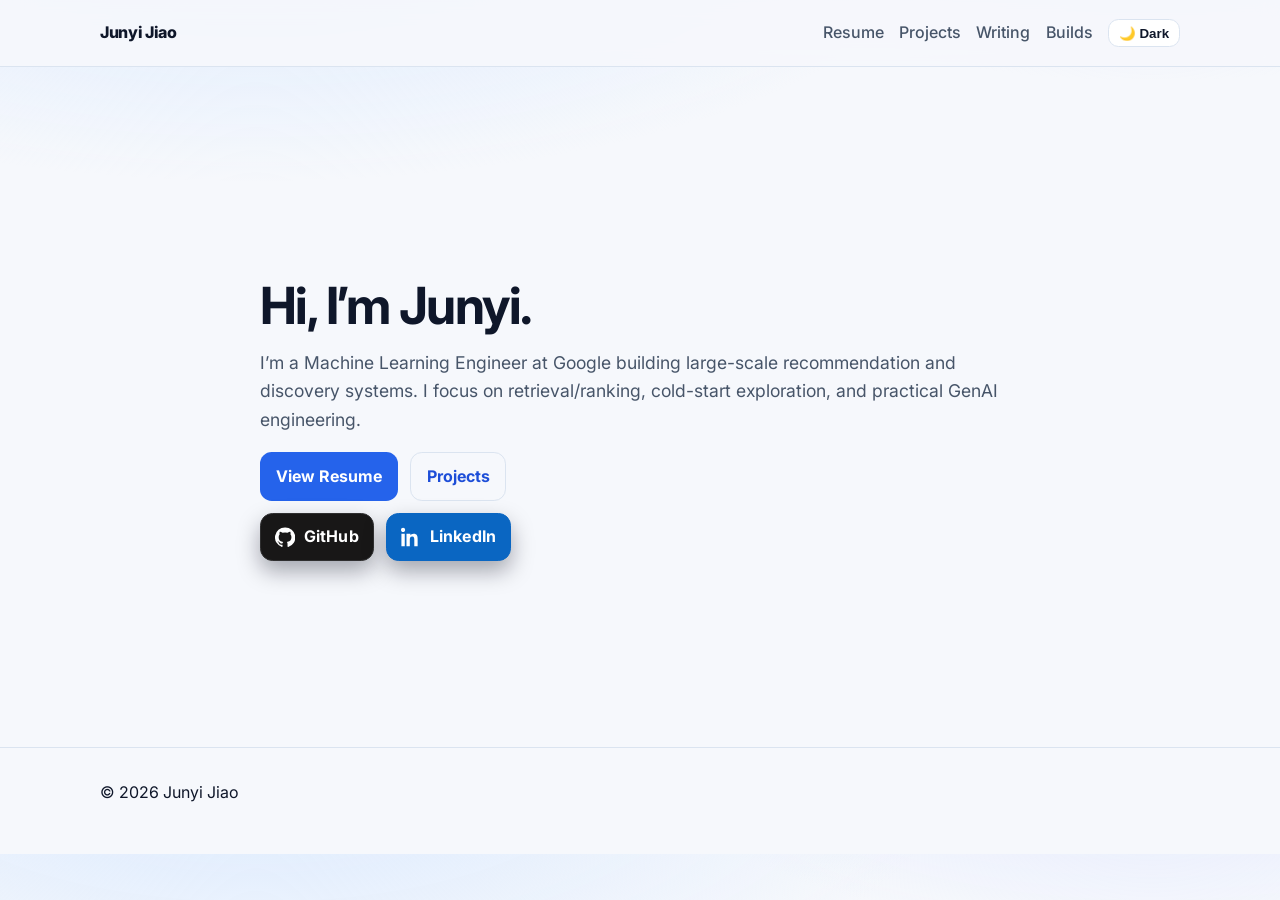
==== commit 355e79c5: "chore(nav): rename Apps tab to Builds for broader app/extension scope" ====
--- a/index.html
+++ b/index.html
@@ -18,7 +18,7 @@
           <a href="./resume/">Resume</a>
           <a href="./projects/">Projects</a>
           <a href="./writing/">Writing</a>
-          <a href="./apps/">Apps</a>
+          <a href="./apps/">Builds</a>
         <button class="theme-toggle" type="button" aria-label="Toggle dark mode">🌙 Dark</button></nav>
       </div>
     </header>
--- a/styles.css
+++ b/styles.css
@@ -336,6 +336,20 @@
     padding: .15rem .2rem;
   }
 
+  .theme-toggle {
+    min-width: 38px;
+    min-height: 38px;
+    justify-content: center;
+    padding: 0;
+    font-size: 0;
+    line-height: 1;
+  }
+
+  .theme-toggle::before {
+    content: attr(data-icon);
+    font-size: 1rem;
+  }
+
   .container { width: min(980px, 94vw); }
   .section { padding: 26px 0; }
 
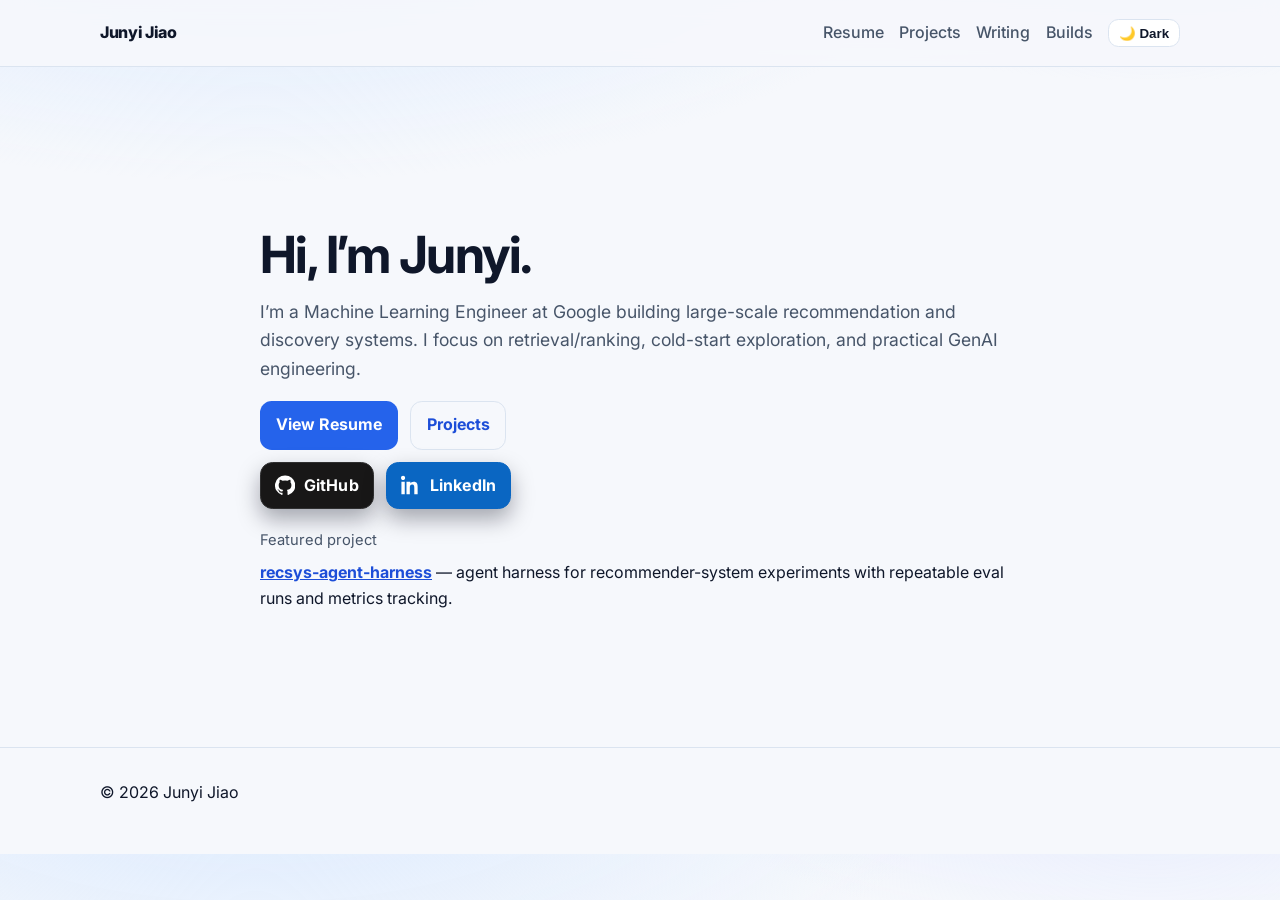
==== commit cfcccedc: "Add recsys-agent-harness to projects and homepage featured section" ====
--- a/index.html
+++ b/index.html
@@ -46,6 +46,14 @@
             <span>LinkedIn</span>
           </a>
         </div>
+
+        <section style="margin-top: 1.25rem;">
+          <p class="meta" style="margin-bottom: .45rem;">Featured project</p>
+          <p style="margin: 0;">
+            <a href="https://github.com/JunyiJ/recsys-agent-harness" target="_blank" rel="noopener noreferrer"><strong>recsys-agent-harness</strong></a>
+            — agent harness for recommender-system experiments with repeatable eval runs and metrics tracking.
+          </p>
+        </section>
       </section>
     </main>
 
